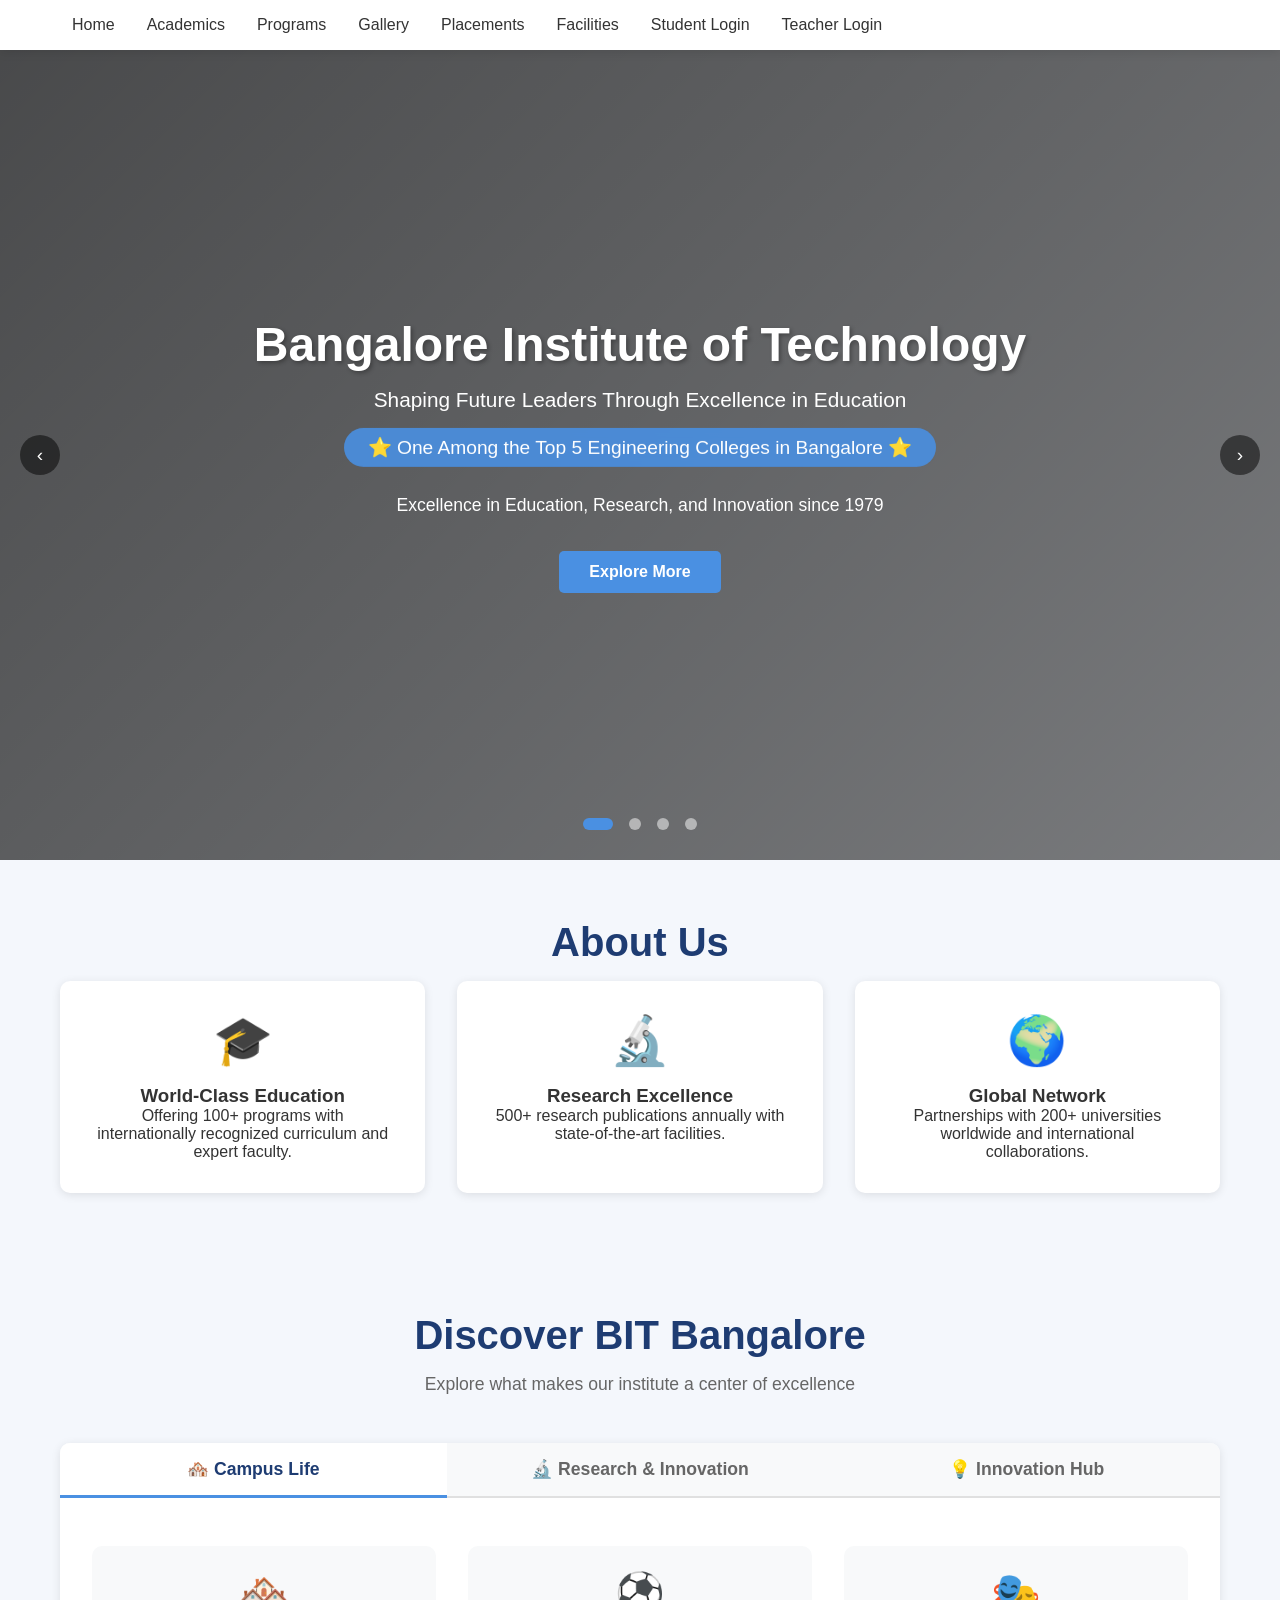
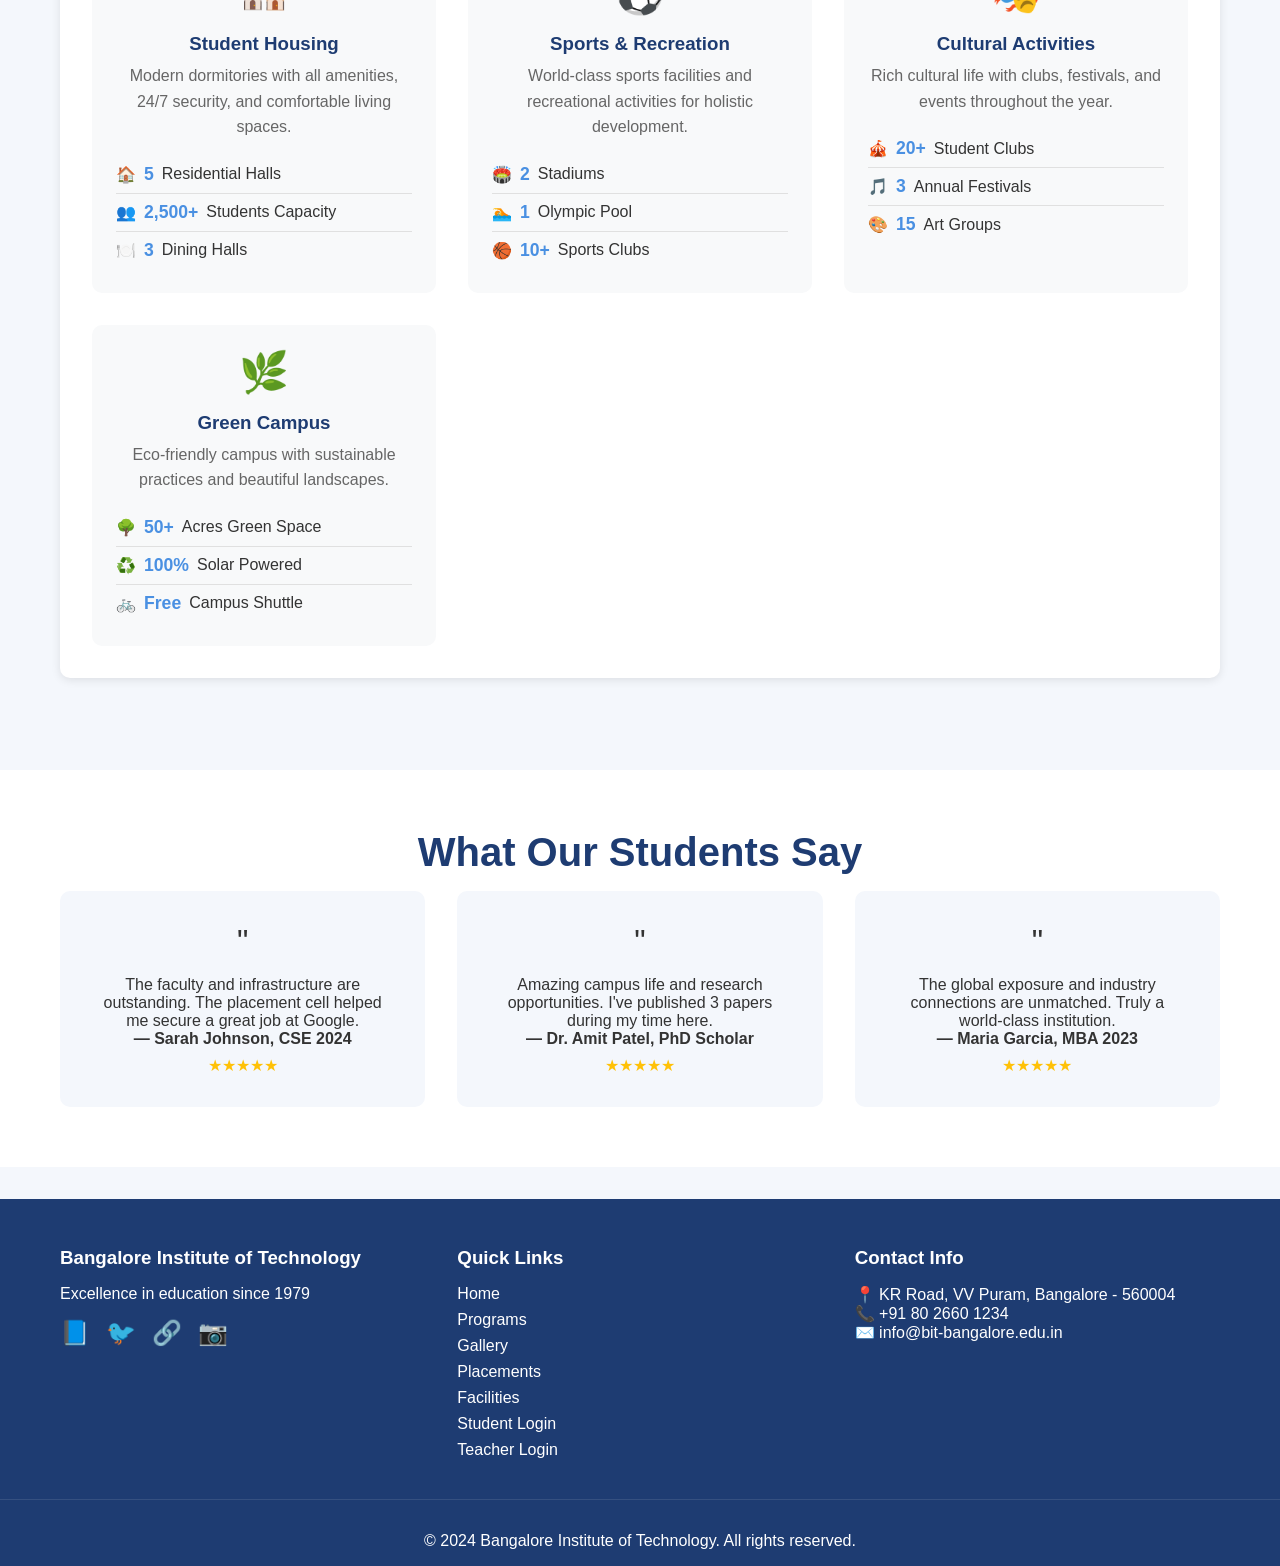
==== index.html @ f54eb815 "first commit" ====
<!DOCTYPE html>
<html lang="en">
<head>
    <meta charset="UTF-8">
    <meta name="viewport" content="width=device-width, initial-scale=1.0">
    <title>Bangalore Institute of Technology - Excellence in Education</title>
    <style>
        * {
            margin: 0;
            padding: 0;
            box-sizing: border-box;
        }

        body {
            font-family: 'Segoe UI', Tahoma, Geneva, Verdana, sans-serif;
            background: #f4f7fc;
            color: #333;
        }

        /* Navigation */
        .navbar {
            background: white;
            box-shadow: 0 2px 10px rgba(0,0,0,0.1);
            position: sticky;
            top: 0;
            z-index: 1000;
        }

        .nav-container {
            max-width: 1200px;
            margin: 0 auto;
            padding: 1rem 2rem;
            display: flex;
            justify-content: space-between;
            align-items: center;
        }

        .logo {
            font-size: 1.5rem;
            font-weight: bold;
            color: #1e3c72;
            text-decoration: none;
        }

        .nav-menu {
            display: flex;
            list-style: none;
            gap: 2rem;
        }

        .nav-menu a {
            text-decoration: none;
            color: #333;
            font-weight: 500;
            transition: color 0.3s;
        }

        .nav-menu a:hover {
            color: #4a90e2;
        }

        .menu-toggle {
            display: none;
            font-size: 1.5rem;
            cursor: pointer;
        }

        /* Hero Slider Section */
        .hero-slider {
            position: relative;
            height: 90vh;
            min-height: 600px;
            overflow: hidden;
        }

        .slide {
            position: absolute;
            top: 0;
            left: 0;
            width: 100%;
            height: 100%;
            background-size: cover;
            background-position: center;
            background-repeat: no-repeat;
            opacity: 0;
            transition: opacity 1s ease-in-out;
        }

        .slide.active {
            opacity: 1;
        }

        /* Dark overlay for text readability */
        .slide::before {
            content: '';
            position: absolute;
            top: 0;
            left: 0;
            width: 100%;
            height: 100%;
            background: linear-gradient(135deg, rgba(0,0,0,0.7) 0%, rgba(0,0,0,0.5) 100%);
        }

        .hero-content {
            position: absolute;
            top: 50%;
            left: 50%;
            transform: translate(-50%, -50%);
            text-align: center;
            color: white;
            z-index: 2;
            width: 90%;
            max-width: 900px;
            animation: fadeInUp 0.8s ease;
        }

        @keyframes fadeInUp {
            from {
                opacity: 0;
                transform: translate(-50%, -40%);
            }
            to {
                opacity: 1;
                transform: translate(-50%, -50%);
            }
        }

        .hero-content h1 {
            font-size: 3rem;
            margin-bottom: 1rem;
            text-shadow: 2px 2px 4px rgba(0,0,0,0.3);
        }

        .hero-content .tagline {
            font-size: 1.3rem;
            margin-bottom: 1rem;
            font-weight: 500;
        }

        .hero-content .achievement {
            font-size: 1.2rem;
            margin-bottom: 1.5rem;
            background: rgba(74, 144, 226, 0.9);
            display: inline-block;
            padding: 0.5rem 1.5rem;
            border-radius: 50px;
            backdrop-filter: blur(5px);
        }

        .hero-content p {
            font-size: 1.1rem;
            margin-bottom: 2rem;
            line-height: 1.6;
        }

        .cta-button {
            display: inline-block;
            padding: 12px 30px;
            background: #4a90e2;
            color: white;
            text-decoration: none;
            border-radius: 5px;
            transition: all 0.3s;
            border: none;
            cursor: pointer;
            font-size: 1rem;
            font-weight: 600;
        }

        .cta-button:hover {
            transform: translateY(-3px);
            box-shadow: 0 5px 20px rgba(0,0,0,0.3);
            background: #357abd;
        }

        /* Slider Indicators */
        .slider-indicators {
            position: absolute;
            bottom: 30px;
            left: 50%;
            transform: translateX(-50%);
            display: flex;
            gap: 1rem;
            z-index: 3;
        }

        .indicator {
            width: 12px;
            height: 12px;
            border-radius: 50%;
            background: rgba(255,255,255,0.5);
            cursor: pointer;
            transition: all 0.3s;
        }

        .indicator.active {
            background: #4a90e2;
            width: 30px;
            border-radius: 10px;
        }

        /* Slider Navigation Arrows */
        .slider-arrow {
            position: absolute;
            top: 50%;
            transform: translateY(-50%);
            background: rgba(0,0,0,0.5);
            color: white;
            width: 40px;
            height: 40px;
            border-radius: 50%;
            display: flex;
            align-items: center;
            justify-content: center;
            cursor: pointer;
            z-index: 3;
            transition: all 0.3s;
            font-size: 1.2rem;
        }

        .slider-arrow:hover {
            background: #4a90e2;
            transform: translateY(-50%) scale(1.1);
        }

        .prev {
            left: 20px;
        }

        .next {
            right: 20px;
        }

        /* Container */
        .container {
            max-width: 1200px;
            margin: 0 auto;
            padding: 60px 20px;
        }

        .section-title {
            text-align: center;
            font-size: 2.5rem;
            margin-bottom: 1rem;
            color: #1e3c72;
        }

        .section-subtitle {
            text-align: center;
            color: #666;
            margin-bottom: 3rem;
            font-size: 1.1rem;
        }

        /* Tabs Styles */
        .tabs-container {
            background: white;
            border-radius: 10px;
            box-shadow: 0 2px 10px rgba(0,0,0,0.1);
            overflow: hidden;
            margin: 2rem 0;
        }

        .tabs-header {
            display: flex;
            background: #f8f9fa;
            border-bottom: 2px solid #e0e0e0;
        }

        .tab-btn {
            flex: 1;
            padding: 1rem 2rem;
            background: none;
            border: none;
            font-size: 1.1rem;
            font-weight: 600;
            cursor: pointer;
            transition: all 0.3s;
            color: #666;
            position: relative;
        }

        .tab-btn:hover {
            background: #e3f2fd;
            color: #1e3c72;
        }

        .tab-btn.active {
            color: #1e3c72;
            background: white;
        }

        .tab-btn.active::after {
            content: '';
            position: absolute;
            bottom: -2px;
            left: 0;
            right: 0;
            height: 3px;
            background: #4a90e2;
        }

        .tab-content {
            padding: 2rem;
            display: none;
            animation: fadeIn 0.5s ease;
        }

        .tab-content.active {
            display: block;
        }

        @keyframes fadeIn {
            from {
                opacity: 0;
                transform: translateY(10px);
            }
            to {
                opacity: 1;
                transform: translateY(0);
            }
        }

        /* Tab Content Cards */
        .tab-cards-grid {
            display: grid;
            grid-template-columns: repeat(auto-fit, minmax(300px, 1fr));
            gap: 2rem;
            margin-top: 1rem;
        }

        .tab-card {
            background: #f8f9fa;
            padding: 1.5rem;
            border-radius: 10px;
            transition: all 0.3s;
            text-align: center;
        }

        .tab-card:hover {
            transform: translateY(-5px);
            box-shadow: 0 5px 20px rgba(0,0,0,0.1);
        }

        .tab-card-icon {
            font-size: 2.5rem;
            margin-bottom: 1rem;
        }

        .tab-card h3 {
            color: #1e3c72;
            margin-bottom: 0.5rem;
        }

        .tab-card p {
            color: #666;
            line-height: 1.6;
        }

        .stat-list {
            list-style: none;
            margin-top: 1rem;
        }

        .stat-list li {
            padding: 0.5rem 0;
            border-bottom: 1px solid #e0e0e0;
            display: flex;
            align-items: center;
            gap: 0.5rem;
        }

        .stat-list li:last-child {
            border-bottom: none;
        }

        .stat-number {
            font-weight: bold;
            color: #4a90e2;
            font-size: 1.1rem;
        }

        /* Cards Grid for About and Highlights */
        .cards-grid {
            display: grid;
            grid-template-columns: repeat(auto-fit, minmax(300px, 1fr));
            gap: 2rem;
        }

        .card {
            background: white;
            padding: 2rem;
            border-radius: 10px;
            text-align: center;
            box-shadow: 0 2px 10px rgba(0,0,0,0.1);
            transition: all 0.3s;
        }

        .card:hover {
            transform: translateY(-5px);
            box-shadow: 0 5px 25px rgba(0,0,0,0.2);
        }

        .icon {
            font-size: 3rem;
            margin-bottom: 1rem;
        }

        /* Testimonials */
        .testimonials {
            background: white;
        }

        .testimonial-grid {
            display: grid;
            grid-template-columns: repeat(auto-fit, minmax(300px, 1fr));
            gap: 2rem;
        }

        .testimonial-card {
            background: #f4f7fc;
            padding: 2rem;
            border-radius: 10px;
            text-align: center;
        }

        .stars {
            color: #ffc107;
            margin-top: 0.5rem;
        }

        /* Footer */
        footer {
            background: #1e3c72;
            color: white;
            padding: 3rem 0 1rem;
            margin-top: 2rem;
        }

        .footer-content {
            max-width: 1200px;
            margin: 0 auto;
            display: grid;
            grid-template-columns: repeat(auto-fit, minmax(250px, 1fr));
            gap: 2rem;
            padding: 0 20px;
        }

        .footer-section h3 {
            margin-bottom: 1rem;
        }

        .footer-section ul {
            list-style: none;
        }

        .footer-section ul li {
            margin-bottom: 0.5rem;
        }

        .footer-section a {
            color: white;
            text-decoration: none;
        }

        .social-links {
            display: flex;
            gap: 1rem;
            margin-top: 1rem;
        }

        .social-links a {
            font-size: 1.5rem;
        }

        .copyright {
            text-align: center;
            margin-top: 2rem;
            padding-top: 2rem;
            border-top: 1px solid rgba(255,255,255,0.1);
        }

        /* Responsive */
        @media (max-width: 768px) {
            .menu-toggle {
                display: block;
            }
            
            .nav-menu {
                display: none;
                position: absolute;
                top: 100%;
                left: 0;
                right: 0;
                background: white;
                flex-direction: column;
                padding: 1rem;
                text-align: center;
                gap: 1rem;
                box-shadow: 0 2px 10px rgba(0,0,0,0.1);
            }
            
            .nav-menu.active {
                display: flex;
            }
            
            .hero-content h1 {
                font-size: 1.8rem;
            }
            
            .hero-content .tagline {
                font-size: 1rem;
            }
            
            .hero-content .achievement {
                font-size: 0.9rem;
            }
            
            .section-title {
                font-size: 1.8rem;
            }
            
            .tabs-header {
                flex-direction: column;
            }
            
            .tab-btn {
                padding: 0.8rem;
            }
            
            .tab-btn.active::after {
                display: none;
            }
            
            .slider-arrow {
                width: 30px;
                height: 30px;
                font-size: 0.9rem;
            }
        }
    </style>
</head>
<body>
    <!-- Navigation Bar -->
    <nav class="navbar">
        <div class="nav-container">
            
            <div class="menu-toggle" onclick="toggleMenu()">☰</div>
            <ul class="nav-menu" id="navMenu">
                <li><a href="index.html">Home</a></li>
                <li><a href="academics.html">Academics</a></li>
                <li><a href="programs.html">Programs</a></li> 
                <li><a href="gallery.html">Gallery</a></li>
                <li><a href="placements.html">Placements</a></li>
                <li><a href="facilities.html">Facilities</a></li>
                <li><a href="login-student.html">Student Login</a></li>
                <li><a href="login-teacher.html">Teacher Login</a></li>
            </ul>
        </div>
    </nav>

    <!-- Hero Slider Section -->
    <div class="hero-slider" id="heroSlider">
        <!-- Slides will be added dynamically -->
        <div class="hero-content">
            <h1>Bangalore Institute of Technology</h1>
            <div class="tagline">Shaping Future Leaders Through Excellence in Education</div>
            <div class="achievement">⭐ One Among the Top 5 Engineering Colleges in Bangalore ⭐</div>
            <p>Excellence in Education, Research, and Innovation since 1979</p>
            <button class="cta-button" onclick="alert('Welcome to Bangalore Institute of Technology! 🎓')">Explore More</button>
        </div>
        
        <!-- Slider Navigation Arrows -->
        <div class="slider-arrow prev" onclick="changeSlide(-1)">‹</div>
        <div class="slider-arrow next" onclick="changeSlide(1)">›</div>
        
        <!-- Slider Indicators -->
        <div class="slider-indicators" id="sliderIndicators"></div>
    </div>

    <!-- About Section -->
    <div class="container">
        <h2 class="section-title">About Us</h2>
        <div class="cards-grid">
            <div class="card">
                <div class="icon">🎓</div>
                <h3>World-Class Education</h3>
                <p>Offering 100+ programs with internationally recognized curriculum and expert faculty.</p>
            </div>
            <div class="card">
                <div class="icon">🔬</div>
                <h3>Research Excellence</h3>
                <p>500+ research publications annually with state-of-the-art facilities.</p>
            </div>
            <div class="card">
                <div class="icon">🌍</div>
                <h3>Global Network</h3>
                <p>Partnerships with 200+ universities worldwide and international collaborations.</p>
            </div>
        </div>
    </div>

    <!-- Tabs Section: Campus Life, Research, Innovation -->
    <div class="container">
        <h2 class="section-title">Discover BIT Bangalore</h2>
        <p class="section-subtitle">Explore what makes our institute a center of excellence</p>
        
        <div class="tabs-container">
            <div class="tabs-header">
                <button class="tab-btn active" onclick="switchTab('campus')">
                    🏘️ Campus Life
                </button>
                <button class="tab-btn" onclick="switchTab('research')">
                    🔬 Research & Innovation
                </button>
                <button class="tab-btn" onclick="switchTab('innovation')">
                    💡 Innovation Hub
                </button>
            </div>
            
            <!-- Campus Life Tab -->
            <div id="campus" class="tab-content active">
                <div class="tab-cards-grid">
                    <div class="tab-card">
                        <div class="tab-card-icon">🏘️</div>
                        <h3>Student Housing</h3>
                        <p>Modern dormitories with all amenities, 24/7 security, and comfortable living spaces.</p>
                        <ul class="stat-list">
                            <li>🏠 <span class="stat-number">5</span> Residential Halls</li>
                            <li>👥 <span class="stat-number">2,500+</span> Students Capacity</li>
                            <li>🍽️ <span class="stat-number">3</span> Dining Halls</li>
                        </ul>
                    </div>
                    <div class="tab-card">
                        <div class="tab-card-icon">⚽</div>
                        <h3>Sports & Recreation</h3>
                        <p>World-class sports facilities and recreational activities for holistic development.</p>
                        <ul class="stat-list">
                            <li>🏟️ <span class="stat-number">2</span> Stadiums</li>
                            <li>🏊 <span class="stat-number">1</span> Olympic Pool</li>
                            <li>🏀 <span class="stat-number">10+</span> Sports Clubs</li>
                        </ul>
                    </div>
                    <div class="tab-card">
                        <div class="tab-card-icon">🎭</div>
                        <h3>Cultural Activities</h3>
                        <p>Rich cultural life with clubs, festivals, and events throughout the year.</p>
                        <ul class="stat-list">
                            <li>🎪 <span class="stat-number">20+</span> Student Clubs</li>
                            <li>🎵 <span class="stat-number">3</span> Annual Festivals</li>
                            <li>🎨 <span class="stat-number">15</span> Art Groups</li>
                        </ul>
                    </div>
                    <div class="tab-card">
                        <div class="tab-card-icon">🌿</div>
                        <h3>Green Campus</h3>
                        <p>Eco-friendly campus with sustainable practices and beautiful landscapes.</p>
                        <ul class="stat-list">
                            <li>🌳 <span class="stat-number">50+</span> Acres Green Space</li>
                            <li>♻️ <span class="stat-number">100%</span> Solar Powered</li>
                            <li>🚲 <span class="stat-number">Free</span> Campus Shuttle</li>
                        </ul>
                    </div>
                </div>
            </div>
            
            <!-- Research Tab -->
            <div id="research" class="tab-content">
                <div class="tab-cards-grid">
                    <div class="tab-card">
                        <div class="tab-card-icon">🔬</div>
                        <h3>Research Centers</h3>
                        <p>Cutting-edge research facilities and specialized centers for advanced studies.</p>
                        <ul class="stat-list">
                            <li>🏛️ <span class="stat-number">15</span> Research Centers</li>
                            <li>🧪 <span class="stat-number">50+</span> Advanced Labs</li>
                            <li>📊 <span class="stat-number">$50M</span> Research Funding</li>
                        </ul>
                    </div>
                    <div class="tab-card">
                        <div class="tab-card-icon">📚</div>
                        <h3>Publications</h3>
                        <p>High-impact research publications and academic contributions globally.</p>
                        <ul class="stat-list">
                            <li>📝 <span class="stat-number">500+</span> Annual Publications</li>
                            <li>🏆 <span class="stat-number">200+</span> Citations</li>
                            <li>📖 <span class="stat-number">50+</span> Books Published</li>
                        </ul>
                    </div>
                    <div class="tab-card">
                        <div class="tab-card-icon">🤝</div>
                        <h3>Collaborations</h3>
                        <p>Global partnerships with leading universities and research institutions.</p>
                        <ul class="stat-list">
                            <li>🌍 <span class="stat-number">100+</span> Global Partners</li>
                            <li>👥 <span class="stat-number">50+</span> Exchange Programs</li>
                            <li>🎓 <span class="stat-number">30+</span> Joint Degrees</li>
                        </ul>
                    </div>
                    <div class="tab-card">
                        <div class="tab-card-icon">💡</div>
                        <h3>Research Grants</h3>
                        <p>Major funding from government and industry for breakthrough research.</p>
                        <ul class="stat-list">
                            <li>🏦 <span class="stat-number">$100M+</span> Grants Secured</li>
                            <li>🔬 <span class="stat-number">200+</span> Active Projects</li>
                            <li>👨‍🔬 <span class="stat-number">300+</span> Researchers</li>
                        </ul>
                    </div>
                </div>
            </div>
            
            <!-- Innovation Tab -->
            <div id="innovation" class="tab-content">
                <div class="tab-cards-grid">
                    <div class="tab-card">
                        <div class="tab-card-icon">💻</div>
                        <h3>Innovation Lab</h3>
                        <p>State-of-the-art facility for prototyping and developing new ideas.</p>
                        <ul class="stat-list">
                            <li>🖥️ <span class="stat-number">200+</span> Workstations</li>
                            <li>🖨️ <span class="stat-number">20+</span> 3D Printers</li>
                            <li>🤖 <span class="stat-number">50+</span> Robotics Kits</li>
                        </ul>
                    </div>
                    <div class="tab-card">
                        <div class="tab-card-icon">🚀</div>
                        <h3>Startup Incubator</h3>
                        <p>Support for student entrepreneurs to launch their own ventures.</p>
                        <ul class="stat-list">
                            <li>💼 <span class="stat-number">50+</span> Startups Launched</li>
                            <li>💰 <span class="stat-number">$10M+</span> Funding Raised</li>
                            <li>👥 <span class="stat-number">200+</span> Student Founders</li>
                        </ul>
                    </div>
                    <div class="tab-card">
                        <div class="tab-card-icon">🏆</div>
                        <h3>Patent & IP</h3>
                        <p>Intellectual property creation and technology transfer office.</p>
                        <ul class="stat-list">
                            <li>📜 <span class="stat-number">100+</span> Patents Filed</li>
                            <li>✨ <span class="stat-number">50+</span> Patents Granted</li>
                            <li>💡 <span class="stat-number">30+</span> Technologies Licensed</li>
                        </ul>
                    </div>
                    <div class="tab-card">
                        <div class="tab-card-icon">🎯</div>
                        <h3>Industry Partnerships</h3>
                        <p>Collaborations with leading companies for real-world innovation.</p>
                        <ul class="stat-list">
                            <li>🏢 <span class="stat-number">100+</span> Corporate Partners</li>
                            <li>📊 <span class="stat-number">50+</span> Live Projects</li>
                            <li>💼 <span class="stat-number">1000+</span> Internships</li>
                        </ul>
                    </div>
                </div>
            </div>
        </div>
    </div>

    <!-- Testimonials Section -->
    <div class="testimonials">
        <div class="container">
            <h2 class="section-title">What Our Students Say</h2>
            <div class="testimonial-grid">
                <div class="testimonial-card">
                    <div class="icon" style="font-size: 2rem;">"</div>
                    <p>The faculty and infrastructure are outstanding. The placement cell helped me secure a great job at Google.</p>
                    <h4>— Sarah Johnson, CSE 2024</h4>
                    <div class="stars">★★★★★</div>
                </div>
                <div class="testimonial-card">
                    <div class="icon" style="font-size: 2rem;">"</div>
                    <p>Amazing campus life and research opportunities. I've published 3 papers during my time here.</p>
                    <h4>— Dr. Amit Patel, PhD Scholar</h4>
                    <div class="stars">★★★★★</div>
                </div>
                <div class="testimonial-card">
                    <div class="icon" style="font-size: 2rem;">"</div>
                    <p>The global exposure and industry connections are unmatched. Truly a world-class institution.</p>
                    <h4>— Maria Garcia, MBA 2023</h4>
                    <div class="stars">★★★★★</div>
                </div>
            </div>
        </div>
    </div>

    <!-- Footer -->
    <footer>
        <div class="footer-content">
            <div class="footer-section">
                <h3>Bangalore Institute of Technology</h3>
                <p>Excellence in education since 1979</p>
                <div class="social-links">
                    <a href="#">📘</a>
                    <a href="#">🐦</a>
                    <a href="#">🔗</a>
                    <a href="#">📷</a>
                </div>
            </div>
            <div class="footer-section">
                <h3>Quick Links</h3>
                <ul>
                    <li><a href="index.html">Home</a></li>
                    <li><a href="programs.html">Programs</a></li>
                    <li><a href="gallery.html">Gallery</a></li>
                    <li><a href="placements.html">Placements</a></li>
                    <li><a href="facilities.html">Facilities</a></li>
                    <li><a href="login-student.html">Student Login</a></li>
                    <li><a href="login-teacher.html">Teacher Login</a></li>
                </ul>
            </div>
            <div class="footer-section">
                <h3>Contact Info</h3>
                <p>📍 KR Road, VV Puram, Bangalore - 560004</p>
                <p>📞 +91 80 2660 1234</p>
                <p>✉️ info@bit-bangalore.edu.in</p>
            </div>
        </div>
        <div class="copyright">
            <p>&copy; 2024 Bangalore Institute of Technology. All rights reserved.</p>
        </div>
    </footer>

    <script>
        // Image slides data
        const slides = [
            {
                url: "https://www.iesonline.co.in/colleges-image/bangalore-institute-of-technology.jpg",
                alt: "Bangalore Institute of Technology Main Campus"
            },
            {
                url: "https://bit-bangalore.edu.in/assets/images/departments/eie/about-1.jpg",
                alt: "BIT Bangalore Academic Block"
            },
            {
                url: "https://i.pinimg.com/736x/86/c1/bc/86c1bc1a0dc5699a2bf431d756345792.jpg",
                alt: "BIT Campus View"
            },
            {
                url: "https://i.pinimg.com/736x/54/db/1c/54db1c475bf9a18173816b50290b8808.jpg",
                alt: "BIT Library"
            },
            
        ];

        let currentSlide = 0;
        let slideInterval;

        // Create slides dynamically
        function createSlides() {
            const heroSlider = document.getElementById('heroSlider');
            const indicatorsContainer = document.getElementById('sliderIndicators');
            
            slides.forEach((slide, index) => {
                // Create slide div
                const slideDiv = document.createElement('div');
                slideDiv.className = `slide ${index === 0 ? 'active' : ''}`;
                slideDiv.style.backgroundImage = `url('${slide.url}')`;
                slideDiv.style.backgroundSize = 'cover';
                slideDiv.style.backgroundPosition = 'center';
                heroSlider.appendChild(slideDiv);
                
                // Create indicator
                const indicator = document.createElement('div');
                indicator.className = `indicator ${index === 0 ? 'active' : ''}`;
                indicator.onclick = () => goToSlide(index);
                indicatorsContainer.appendChild(indicator);
            });
        }

        // Change slide function
        function changeSlide(direction) {
            const slidesElements = document.querySelectorAll('.slide');
            const indicators = document.querySelectorAll('.indicator');
            
            slidesElements[currentSlide].classList.remove('active');
            indicators[currentSlide].classList.remove('active');
            
            currentSlide = (currentSlide + direction + slides.length) % slides.length;
            
            slidesElements[currentSlide].classList.add('active');
            indicators[currentSlide].classList.add('active');
            
            resetInterval();
        }

        // Go to specific slide
        function goToSlide(index) {
            const slidesElements = document.querySelectorAll('.slide');
            const indicators = document.querySelectorAll('.indicator');
            
            slidesElements[currentSlide].classList.remove('active');
            indicators[currentSlide].classList.remove('active');
            
            currentSlide = index;
            
            slidesElements[currentSlide].classList.add('active');
            indicators[currentSlide].classList.add('active');
            
            resetInterval();
        }

        // Auto slide every 2 seconds
        function startAutoSlide() {
            slideInterval = setInterval(() => {
                changeSlide(1);
            }, 5000);
        }

        function resetInterval() {
            clearInterval(slideInterval);
            startAutoSlide();
        }

        // Tab switching function
        function switchTab(tabId) {
            const tabContents = document.querySelectorAll('.tab-content');
            tabContents.forEach(content => {
                content.classList.remove('active');
            });
            
            const tabBtns = document.querySelectorAll('.tab-btn');
            tabBtns.forEach(btn => {
                btn.classList.remove('active');
            });
            
            const selectedTab = document.getElementById(tabId);
            if (selectedTab) {
                selectedTab.classList.add('active');
            }
            
            const activeBtn = Array.from(tabBtns).find(btn => 
                btn.textContent.toLowerCase().includes(tabId.toLowerCase())
            );
            if (activeBtn) {
                activeBtn.classList.add('active');
            }
        }
        
        // Mobile menu toggle
        function toggleMenu() {
            const menu = document.getElementById('navMenu');
            menu.classList.toggle('active');
        }
        
        // Close menu when clicking outside
        document.addEventListener('click', function(event) {
            const menu = document.getElementById('navMenu');
            const toggle = document.querySelector('.menu-toggle');
            if (menu && toggle && !menu.contains(event.target) && !toggle.contains(event.target)) {
                menu.classList.remove('active');
            }
        });
        
        // Smooth scroll animation for cards
        window.addEventListener('load', () => {
            createSlides();
            startAutoSlide();
            
            const cards = document.querySelectorAll('.card, .testimonial-card, .tab-card');
            cards.forEach((card, index) => {
                card.style.opacity = '0';
                card.style.transform = 'translateY(20px)';
                card.style.transition = 'all 0.6s ease';
                setTimeout(() => {
                    card.style.opacity = '1';
                    card.style.transform = 'translateY(0)';
                }, index * 100);
            });
        });
    </script>
</body>
</html>
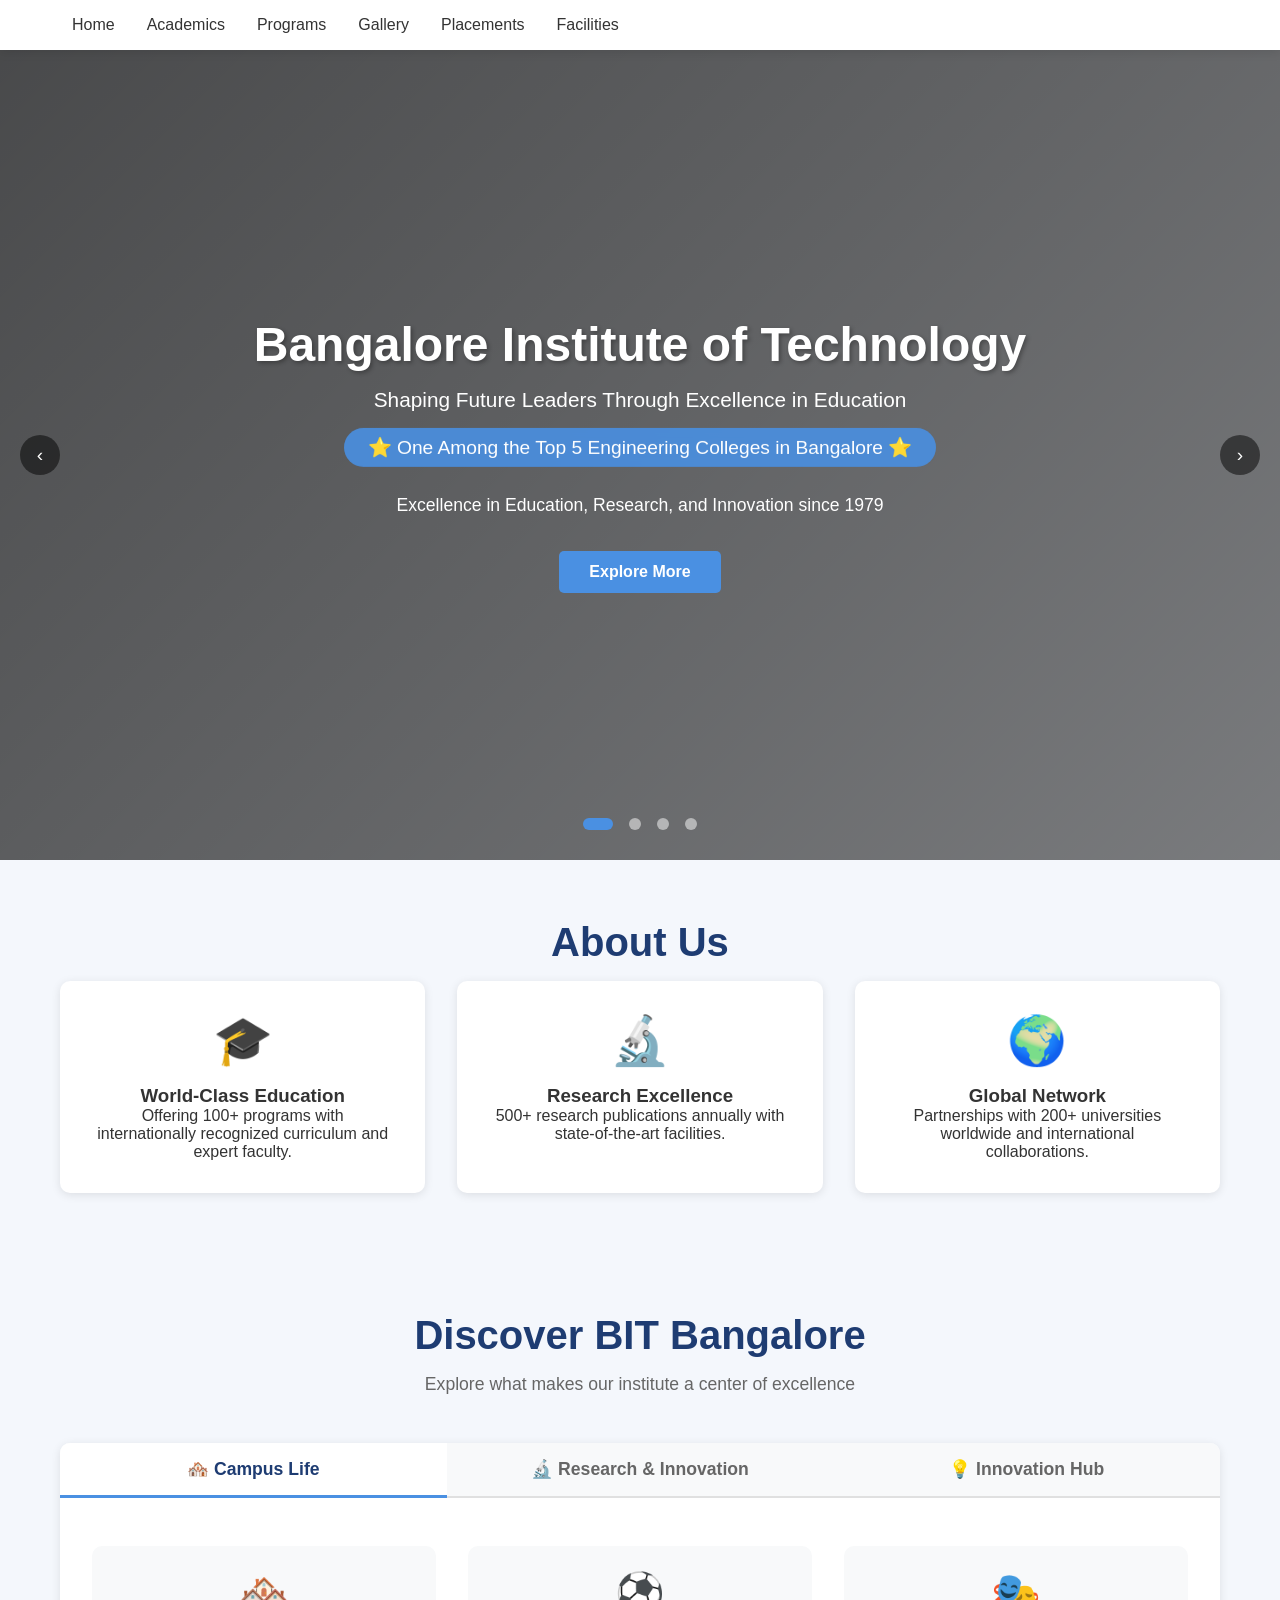
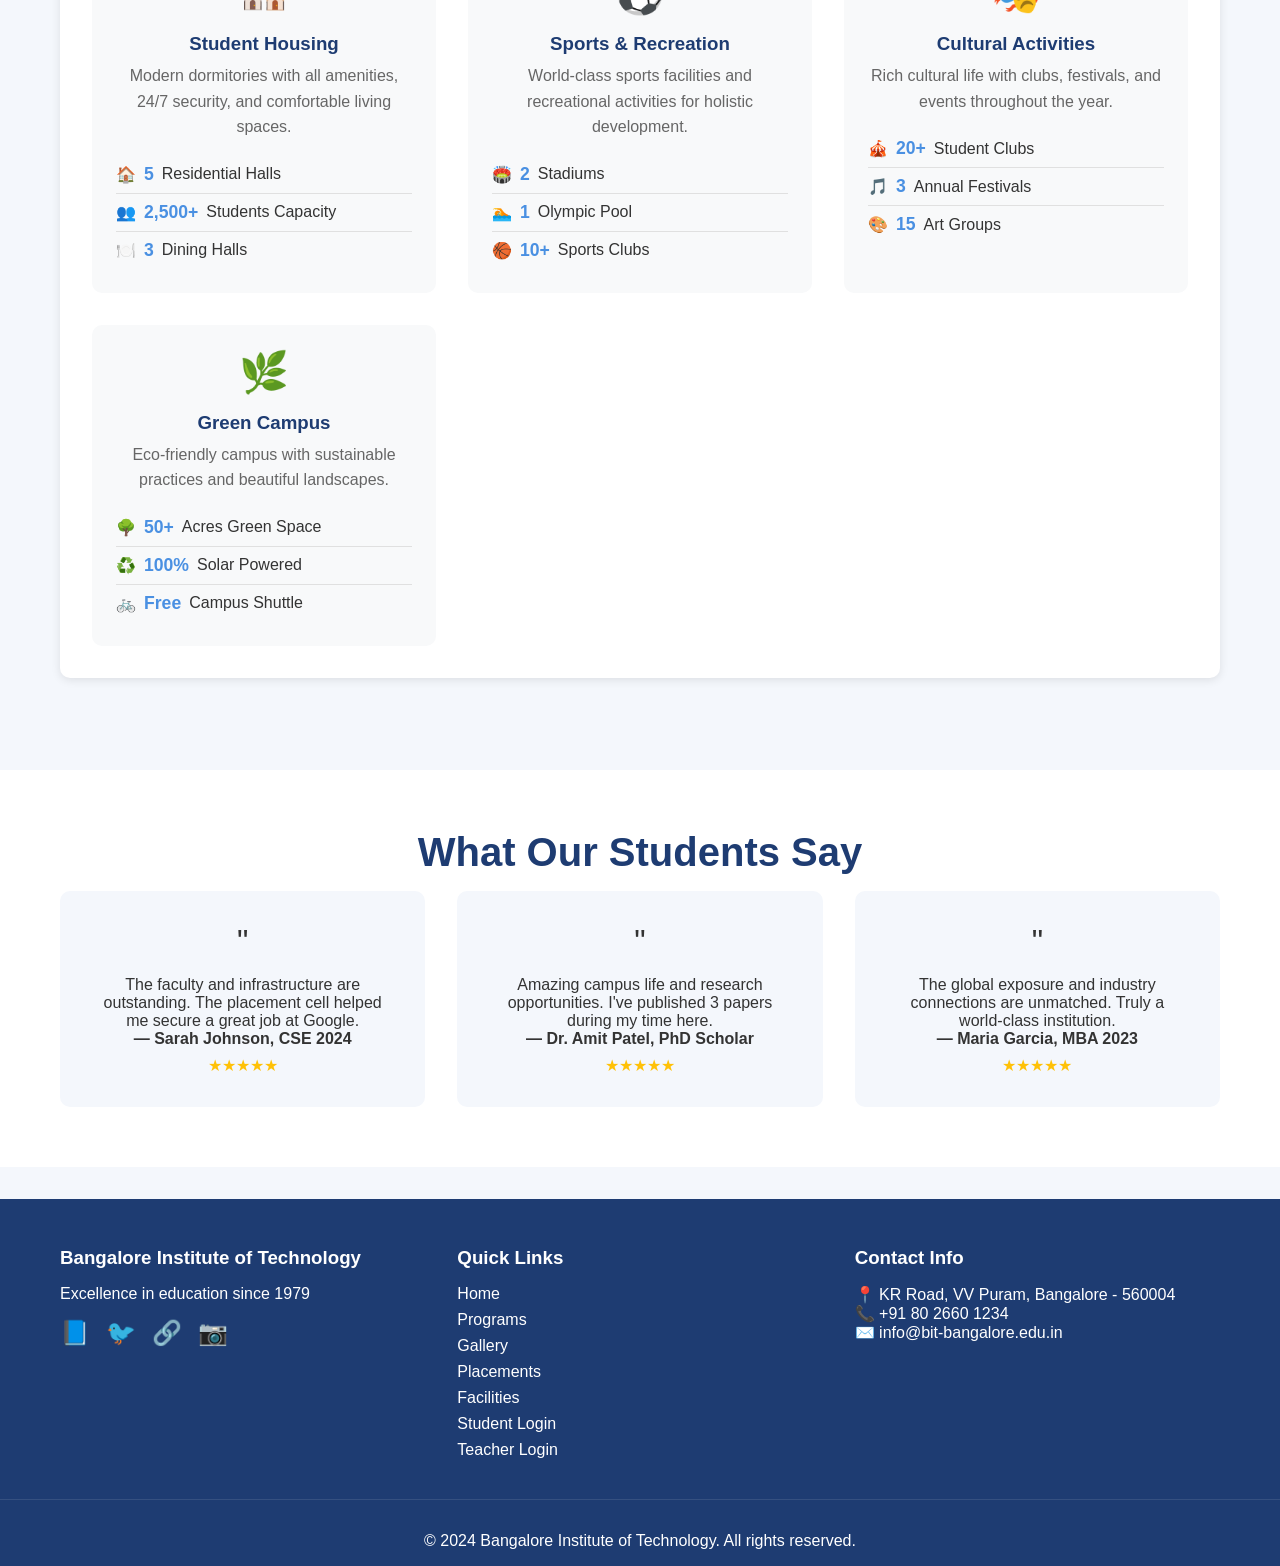
==== commit 0e9b3181: "Remove login links from navigation menudone Removed links to Student Login and Teacher Login." ====
--- a/index.html
+++ b/index.html
@@ -553,8 +553,6 @@
                 <li><a href="gallery.html">Gallery</a></li>
                 <li><a href="placements.html">Placements</a></li>
                 <li><a href="facilities.html">Facilities</a></li>
-                <li><a href="login-student.html">Student Login</a></li>
-                <li><a href="login-teacher.html">Teacher Login</a></li>
             </ul>
         </div>
     </nav>
@@ -971,4 +969,4 @@
         });
     </script>
 </body>
-</html>+</html>
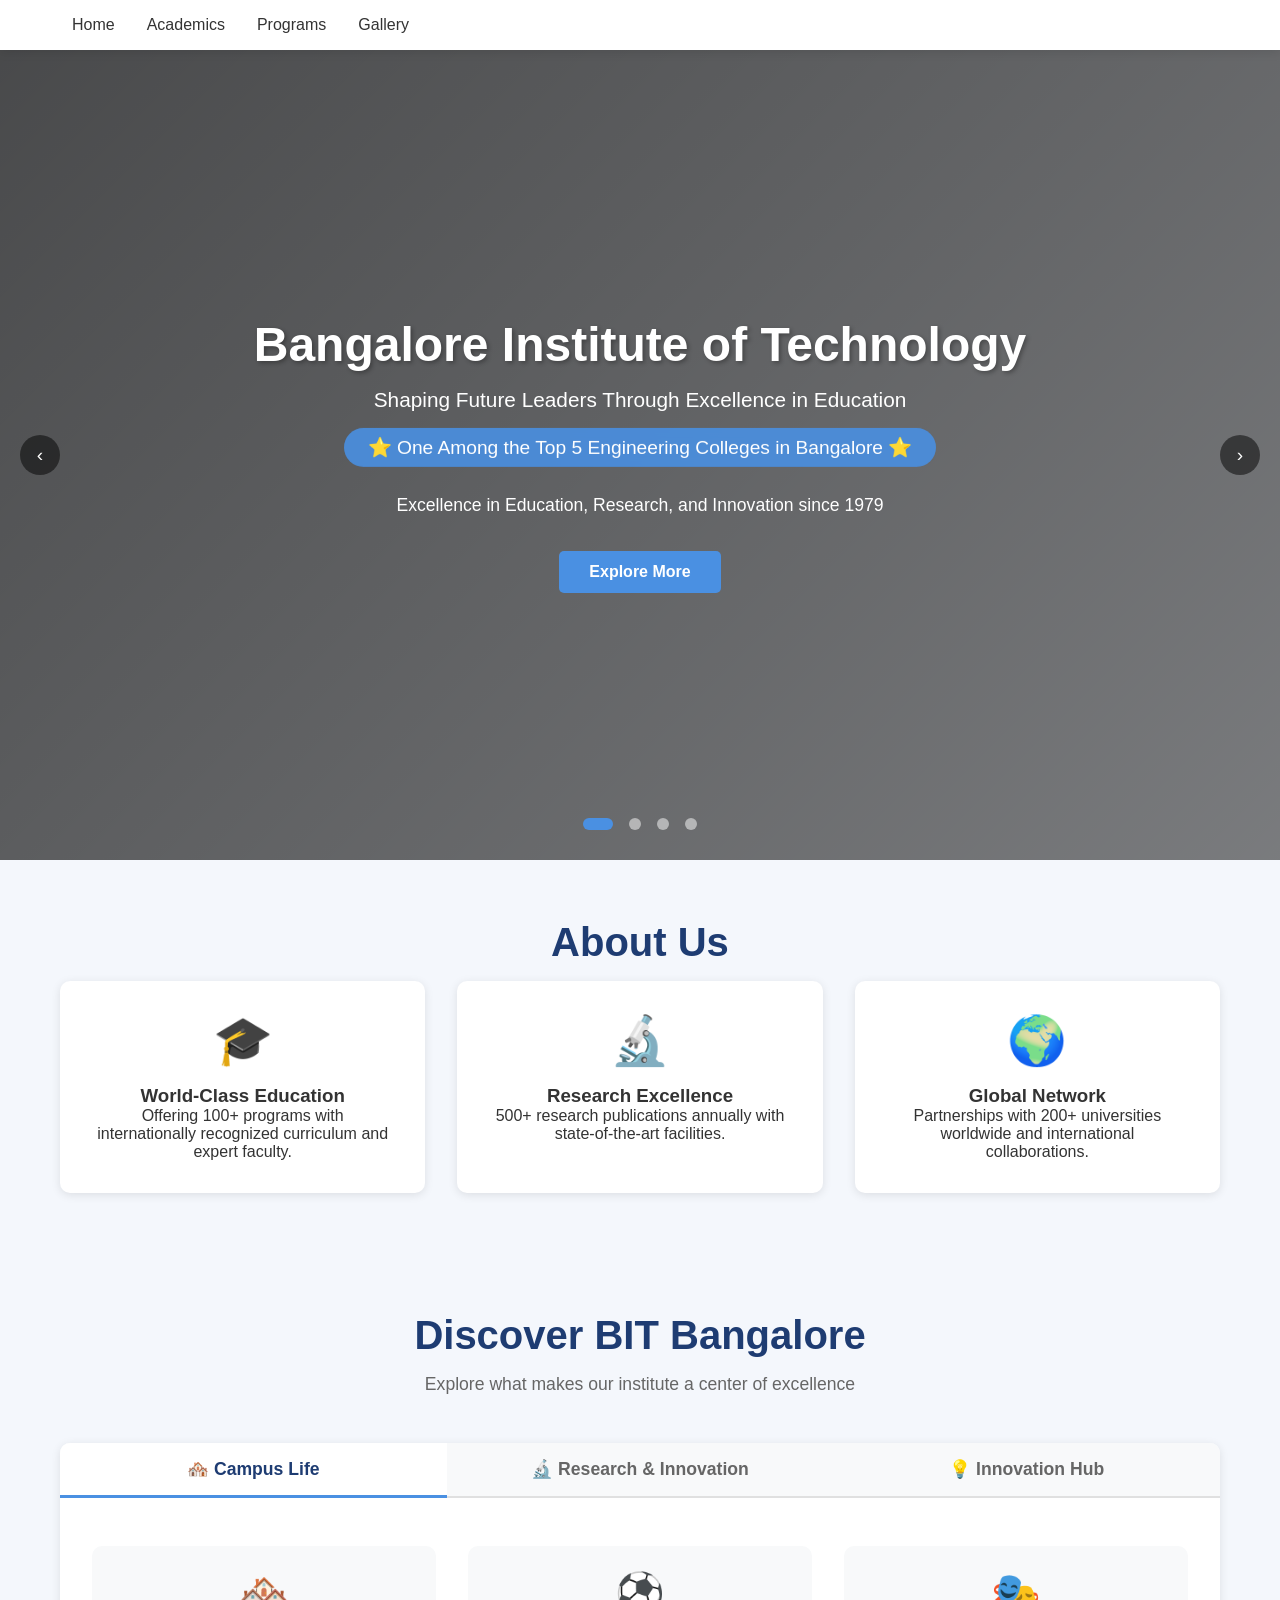
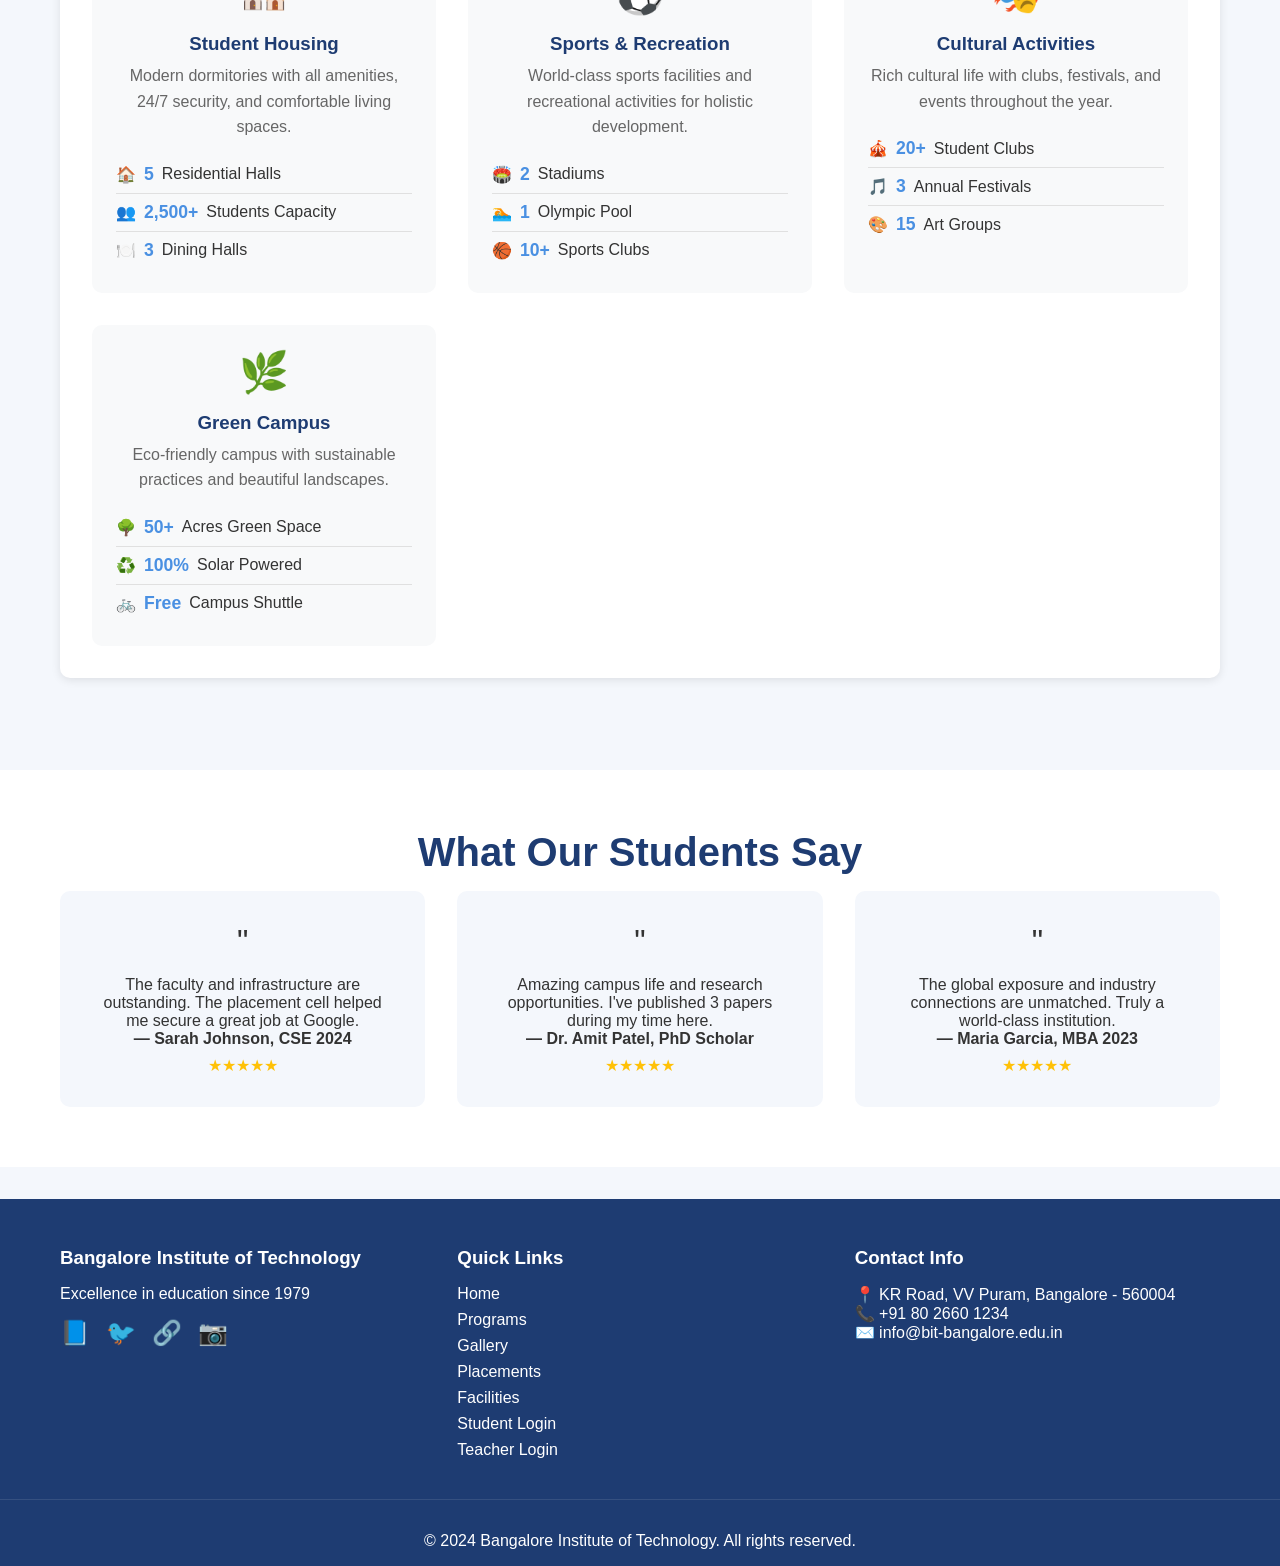
==== commit 30070fbe: "Update navigation by removing two links Removed links to 'Placements' and 'Facilities' from the navi" ====
--- a/index.html
+++ b/index.html
@@ -551,8 +551,6 @@
                 <li><a href="academics.html">Academics</a></li>
                 <li><a href="programs.html">Programs</a></li> 
                 <li><a href="gallery.html">Gallery</a></li>
-                <li><a href="placements.html">Placements</a></li>
-                <li><a href="facilities.html">Facilities</a></li>
             </ul>
         </div>
     </nav>
